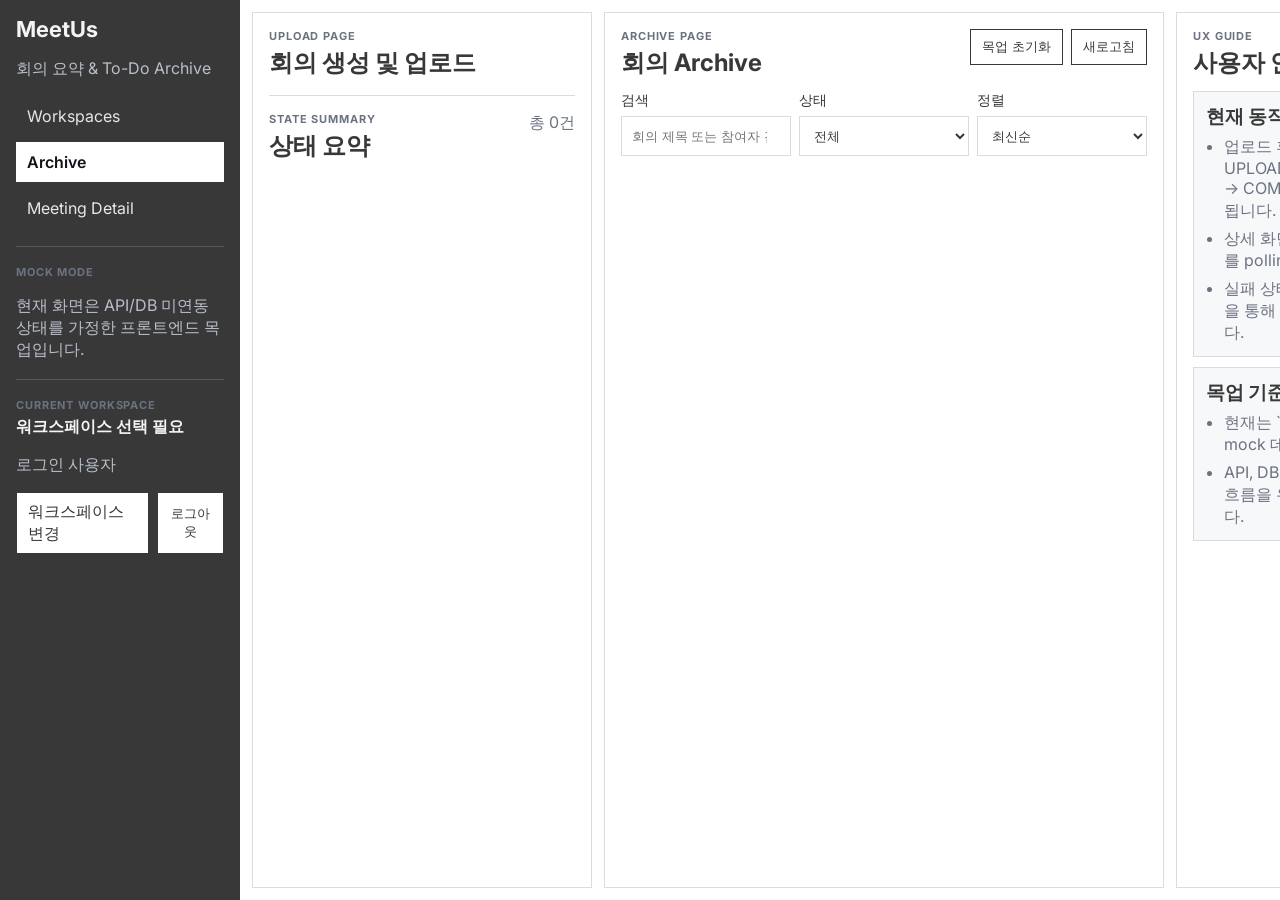
==== frontend/index.html @ d2e1fd8d "중간 저장" ====
<!doctype html>
<html lang="ko">
  <head>
    <meta charset="UTF-8" />
    <meta name="viewport" content="width=device-width, initial-scale=1.0" />
    <title>MeetUs - Workspace Archive</title>
    <link rel="preconnect" href="https://fonts.googleapis.com" />
    <link rel="preconnect" href="https://fonts.gstatic.com" crossorigin />
    <link href="https://fonts.googleapis.com/css2?family=Inter:wght@400;500;600;700&display=swap" rel="stylesheet" />
    <link rel="stylesheet" href="./assets/styles.css" />
  </head>
  <body>
    <header class="mobile-topbar">
      <button id="mobile-menu-btn" class="mobile-menu-btn" aria-label="메뉴 열기" aria-expanded="false">☰</button>
      <strong>MeetUs</strong>
    </header>
    <div id="mobile-overlay" class="mobile-overlay" aria-hidden="true"></div>

    <main class="workspace">
      <aside class="sidebar">
        <h1>MeetUs</h1>
        <p class="muted">회의 요약 & To-Do Archive</p>
        <nav class="menu">
          <a class="menu-item" href="./workspaces.html">Workspaces</a>
          <a class="menu-item active" href="./index.html">Archive</a>
          <a class="menu-item" href="./meeting.html?id=mtg-001">Meeting Detail</a>
        </nav>
        <div class="sidebar-note">
          <p class="eyebrow">Mock Mode</p>
          <p class="muted">현재 화면은 API/DB 미연동 상태를 가정한 프론트엔드 목업입니다.</p>
        </div>
        <div class="sidebar-note">
          <p class="eyebrow">Current Workspace</p>
          <strong id="sidebar-workspace-name">워크스페이스 선택 필요</strong>
          <p id="sidebar-user-name" class="muted">로그인 사용자</p>
          <div class="inline-actions">
            <a class="btn" href="./workspaces.html">워크스페이스 변경</a>
            <button id="logout-btn" class="btn" type="button">로그아웃</button>
          </div>
        </div>
      </aside>

      <section class="panel left-panel">
        <div class="panel-head">
          <div>
            <p class="eyebrow">Upload Page</p>
            <h2>회의 생성 및 업로드</h2>
          </div>
        </div>
        <div id="upload-root"></div>

        <hr class="divider" />

        <div class="panel-head">
          <div>
            <p class="eyebrow">State Summary</p>
            <h2>상태 요약</h2>
          </div>
          <span id="meeting-count" class="muted">총 0건</span>
        </div>
        <div id="status-stats" class="stat-grid"></div>
      </section>

      <section class="panel main-panel">
        <div class="panel-head">
          <div>
            <p class="eyebrow">Archive Page</p>
            <h2>회의 Archive</h2>
          </div>
          <div class="inline-actions">
            <button id="reset-btn" class="btn" type="button">목업 초기화</button>
            <button id="reload-btn" class="btn" type="button">새로고침</button>
          </div>
        </div>
        <div class="filter-row">
          <label class="field compact">
            <span>검색</span>
            <input id="search-input" type="search" placeholder="회의 제목 또는 참여자 검색" />
          </label>
          <label class="field compact">
            <span>상태</span>
            <select id="status-filter">
              <option value="ALL">전체</option>
              <option value="CREATED">CREATED</option>
              <option value="UPLOADED">UPLOADED</option>
              <option value="PROCESSING">PROCESSING</option>
              <option value="COMPLETED">COMPLETED</option>
              <option value="FAILED">FAILED</option>
            </select>
          </label>
          <label class="field compact">
            <span>정렬</span>
            <select id="sort-filter">
              <option value="date-desc">최신순</option>
              <option value="date-asc">오래된순</option>
              <option value="status">상태순</option>
            </select>
          </label>
        </div>
        <div id="meeting-list" class="meeting-list"></div>
        <p id="empty-state" class="empty-state hidden">조건에 맞는 회의가 없습니다.</p>
      </section>

      <aside class="panel info-panel">
        <div class="panel-head">
          <div>
            <p class="eyebrow">UX Guide</p>
            <h2>사용자 안내</h2>
          </div>
        </div>
        <div class="info-stack">
          <article class="info-card">
            <h3>현재 동작</h3>
            <ul class="plain-list muted">
              <li>업로드 후 상태가 `CREATED → UPLOADED → PROCESSING → COMPLETED` 순서로 변경됩니다.</li>
              <li>상세 화면에서는 처리 중 상태를 polling으로 재조회합니다.</li>
              <li>실패 상태 회의는 재처리 버튼을 통해 다시 진행할 수 있습니다.</li>
            </ul>
          </article>
          <article class="info-card">
            <h3>목업 기준</h3>
            <ul class="plain-list muted">
              <li>현재는 `localStorage` 기반 mock 데이터로 동작합니다.</li>
              <li>API, DB 연동 후에도 동일한 UI 흐름을 유지하도록 설계했습니다.</li>
            </ul>
          </article>
        </div>
      </aside>
    </main>

    <script type="module" src="./pages/dashboard.js"></script>
  </body>
</html>
---- frontend/assets/styles.css ----
:root {
  --bg: #ffffff;
  --text: #383838;
  --muted: #6b7280;
  --line: #d9dde3;
  --surface: #f7f8fa;
  --brand: #383838;
  --surface-strong: #f1f3f6;
}

* {
  box-sizing: border-box;
}

html,
body {
  margin: 0;
  background: var(--bg);
  color: var(--text);
  font-family: Inter, sans-serif;
}

body.sidebar-open {
  overflow: hidden;
}

.workspace {
  width: 100%;
  min-height: 100vh;
  display: grid;
  grid-template-columns: 240px 340px minmax(560px, 1fr) 300px;
  gap: 12px;
  padding: 0 12px 0 0;
}

.workspace.detail {
  grid-template-columns: 240px minmax(620px, 1fr) 360px;
}

.workspaces-layout {
  grid-template-columns: 240px minmax(520px, 1fr) 360px;
}

.auth-layout {
  min-height: 100vh;
  display: grid;
  grid-template-columns: minmax(420px, 1.1fr) minmax(360px, 0.9fr);
  background: linear-gradient(90deg, var(--surface) 0%, var(--surface) 50%, #fff 50%, #fff 100%);
}

.auth-hero,
.auth-card {
  padding: 48px;
}

.auth-hero {
  display: flex;
  flex-direction: column;
  justify-content: center;
  gap: 18px;
}

.auth-hero h1,
.auth-card h2 {
  margin: 0;
  line-height: 1.2;
}

.auth-card {
  display: flex;
  flex-direction: column;
  justify-content: center;
  gap: 18px;
}

.auth-form {
  display: grid;
  gap: 12px;
}

.sidebar {
  background: var(--brand);
  color: #f3f4f6;
  padding: 16px;
  min-height: 100vh;
}

.sidebar h1 {
  margin: 0 0 8px;
  font-size: 22px;
}

.sidebar .muted {
  color: #b9bfca;
}

.sidebar-note {
  margin-top: 18px;
  padding-top: 18px;
  border-top: 1px solid rgba(255, 255, 255, 0.16);
}

.sidebar-form {
  display: grid;
  gap: 10px;
  margin-top: 10px;
}

.sidebar-form .field input {
  background: #fff;
}

.menu {
  display: grid;
  gap: 6px;
  margin-top: 14px;
}

.menu-item {
  color: #e5e7eb;
  text-decoration: none;
  padding: 9px 10px;
  border: 1px solid transparent;
}

.menu-item:hover {
  background: #2a2c33;
}

.menu-item.active {
  background: #fff;
  color: #111318;
  font-weight: 600;
}

.panel {
  margin: 12px 0;
  border: 1px solid var(--line);
  background: #fff;
  padding: 16px;
}

.panel-head {
  display: flex;
  align-items: flex-start;
  justify-content: space-between;
  gap: 8px;
  margin-bottom: 12px;
}

.panel h2,
.panel h3 {
  margin: 0;
}

.eyebrow {
  margin: 0 0 4px;
  font-size: 11px;
  font-weight: 700;
  letter-spacing: 0.08em;
  text-transform: uppercase;
  color: var(--muted);
}

.divider {
  border: 0;
  border-top: 1px solid var(--line);
  margin: 16px 0;
}

.meeting-list,
.todo-list,
.stat-grid,
.info-stack {
  display: grid;
  gap: 10px;
}

.stat-grid {
  grid-template-columns: repeat(2, minmax(0, 1fr));
}

.meeting-item,
.todo-card,
.stat-card,
.summary-card,
.info-card,
.status-banner,
.workspace-card {
  border: 1px solid var(--line);
  background: var(--surface);
  padding: 12px;
}

.meeting-item-head,
.todo-card-head,
.progress-meta,
.meeting-item-foot,
.inline-actions,
.upload-actions,
.filter-row {
  display: flex;
  gap: 8px;
}

.meeting-item-head,
.todo-card-head,
.progress-meta,
.meeting-item-foot {
  justify-content: space-between;
  align-items: flex-start;
}

.meeting-item h3,
.todo-card h4,
.summary-card h3,
.info-card h3 {
  margin: 0 0 6px;
}

.meeting-preview {
  margin: 12px 0;
  line-height: 1.6;
}

.badge {
  display: inline-flex;
  align-items: center;
  font-size: 11px;
  font-weight: 700;
  border: 1px solid var(--line);
  padding: 4px 7px;
  white-space: nowrap;
}

.status-CREATED,
.status-UPLOADED,
.status-PROCESSING {
  background: #e8edf4;
  color: #334155;
}

.status-COMPLETED {
  background: #e4f6ee;
  color: #0f766e;
}

.status-FAILED {
  background: #fbe8e8;
  color: #b91c1c;
}

.todo-status-open {
  background: #eef2ff;
  color: #334155;
}

.todo-status-completed {
  background: #e4f6ee;
  color: #0f766e;
}

.status-banner {
  margin-bottom: 12px;
}

.status-banner strong {
  display: block;
  margin-bottom: 6px;
}

.upload-zone {
  border: 1px dashed #9ca3af;
  background: #fafafa;
  padding: 16px;
}

.upload-zone.dragover {
  background: #f3f4f6;
}

.upload-header {
  margin-bottom: 14px;
}

.upload-form {
  display: grid;
  gap: 10px;
  margin-bottom: 12px;
}

.upload-drop {
  border: 1px solid var(--line);
  background: #fff;
  padding: 14px;
  text-align: center;
}

.upload-progress {
  margin-top: 12px;
  border: 1px solid var(--line);
  background: #fff;
  padding: 12px;
}

.progress-wrap {
  width: 100%;
  height: 8px;
  background: #e5e7eb;
  margin-top: 10px;
}

.progress-bar {
  width: 0;
  height: 100%;
  background: var(--brand);
  transition: width 0.2s ease;
}

.field {
  display: grid;
  gap: 6px;
  font-size: 14px;
}

.field input,
.field select {
  width: 100%;
  min-height: 40px;
  border: 1px solid var(--line);
  padding: 8px 10px;
  background: #fff;
  color: var(--text);
}

.field.compact {
  min-width: 0;
  flex: 1 1 0;
}

.filter-row {
  margin-bottom: 14px;
  align-items: end;
}

.btn {
  border: 1px solid var(--brand);
  background: #fff;
  color: var(--brand);
  padding: 8px 11px;
  text-decoration: none;
  cursor: pointer;
}

.btn:hover {
  background: var(--brand);
  color: #fff;
}

.btn:disabled {
  opacity: 0.55;
  cursor: default;
}

.btn-primary {
  background: var(--brand);
  color: #fff;
}

.btn-primary:hover {
  background: #1f2329;
}

.link {
  color: var(--brand);
}

.muted {
  color: var(--muted);
}

.hidden {
  display: none;
}

.summary,
.transcript-box {
  white-space: pre-wrap;
  line-height: 1.7;
}

.transcript-box {
  max-height: 280px;
  overflow: auto;
}

.plain-list {
  margin: 0;
  padding-left: 18px;
}

.plain-list li + li {
  margin-top: 6px;
}

.empty-state {
  padding: 18px;
  border: 1px dashed var(--line);
  background: var(--surface);
  text-align: center;
}

.stat-value {
  margin: 8px 0 0;
  font-size: 26px;
  font-weight: 700;
}

.workspace-list {
  display: grid;
  gap: 12px;
}

.detail-meta {
  display: grid;
  gap: 12px;
}

.meta-list {
  margin: 0;
  display: grid;
  gap: 10px;
}

.meta-list div {
  border: 1px solid var(--line);
  background: var(--surface);
  padding: 10px;
}

.meta-list dt {
  margin-bottom: 4px;
  color: var(--muted);
  font-size: 13px;
}

.meta-list dd {
  margin: 0;
}

.mobile-topbar,
.mobile-menu-btn,
.mobile-overlay {
  display: none;
}

@media (max-width: 1180px) {
  .workspace,
  .workspace.detail {
    grid-template-columns: 240px 1fr;
    padding-right: 12px;
  }

  .left-panel,
  .info-panel {
    grid-column: span 1;
  }

  .workspaces-layout {
    grid-template-columns: 240px 1fr;
  }
}

@media (max-width: 1080px) {
  .mobile-topbar {
    display: flex;
    align-items: center;
    gap: 10px;
    height: 56px;
    padding: 0 10px;
    border-bottom: 1px solid var(--line);
    position: sticky;
    top: 0;
    background: #fff;
    z-index: 30;
  }

  .mobile-menu-btn {
    display: inline-flex;
    align-items: center;
    justify-content: center;
    width: 38px;
    height: 38px;
    border: 1px solid #bfc6d1;
    background: #fff;
    cursor: pointer;
  }

  .workspace,
  .workspace.detail,
  .workspaces-layout {
    grid-template-columns: 1fr;
    padding: 8px;
    min-height: calc(100vh - 56px);
  }

  .sidebar {
    position: fixed;
    top: 0;
    left: 0;
    bottom: 0;
    width: 240px;
    z-index: 40;
    transform: translateX(-100%);
    transition: transform 0.2s ease;
  }

  .sidebar.is-open {
    transform: translateX(0);
  }

  .mobile-overlay {
    display: block;
    position: fixed;
    inset: 0;
    background: rgba(0, 0, 0, 0.3);
    opacity: 0;
    pointer-events: none;
    z-index: 35;
    transition: opacity 0.2s ease;
  }

  .mobile-overlay.is-open {
    opacity: 1;
    pointer-events: auto;
  }

  .panel {
    margin: 0;
  }

  .filter-row,
  .inline-actions,
  .upload-actions {
    flex-direction: column;
  }

  .stat-grid {
    grid-template-columns: 1fr 1fr;
  }

  .auth-layout {
    grid-template-columns: 1fr;
    background: #fff;
  }

  .auth-hero,
  .auth-card {
    padding: 24px 18px;
  }
}

@media (max-width: 640px) {
  .stat-grid {
    grid-template-columns: 1fr;
  }
}
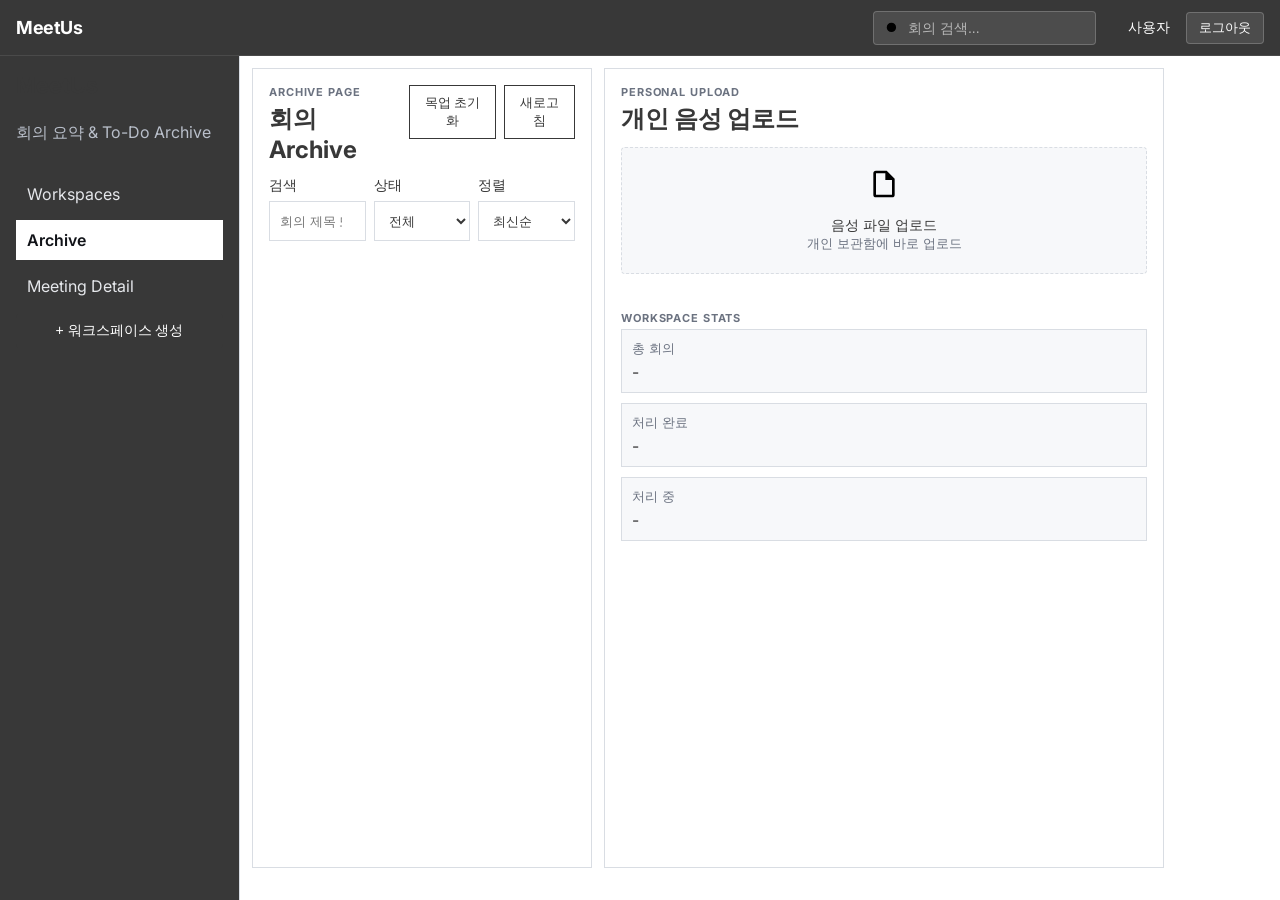
==== commit 2583c845: "중간 저장" ====
--- a/frontend/index.html
+++ b/frontend/index.html
@@ -10,10 +10,21 @@
     <link rel="stylesheet" href="./assets/styles.css" />
   </head>
   <body>
-    <header class="mobile-topbar">
-      <button id="mobile-menu-btn" class="mobile-menu-btn" aria-label="메뉴 열기" aria-expanded="false">☰</button>
-      <strong>MeetUs</strong>
+    <header class="main-header">
+      <button id="mobile-menu-btn" class="mobile-menu-btn">☰</button>
+      <a href="./" class="header-logo">MeetUs</a>
+      <div class="header-search">
+        <svg class="header-search-icon" viewBox="0 0 24 24">
+          <path d="M11 19a8 8 0 100-16 8 8 0 000 16zm5-5l4.35 4.35"/>
+        </svg>
+        <input type="text" placeholder="회의 검색..." class="header-search-input" id="global-search">
+      </div>
+      <div class="header-user">
+        <span id="header-user-name">사용자</span>
+        <button id="logout-btn" class="header-logout-btn">로그아웃</button>
+      </div>
     </header>
+
     <div id="mobile-overlay" class="mobile-overlay" aria-hidden="true"></div>
 
     <main class="workspace">
@@ -25,19 +36,10 @@
           <a class="menu-item active" href="./index.html">Archive</a>
           <a class="menu-item" href="./meeting.html?id=mtg-001">Meeting Detail</a>
         </nav>
-        <div class="sidebar-note">
-          <p class="eyebrow">Mock Mode</p>
-          <p class="muted">현재 화면은 API/DB 미연동 상태를 가정한 프론트엔드 목업입니다.</p>
-        </div>
-        <div class="sidebar-note">
-          <p class="eyebrow">Current Workspace</p>
-          <strong id="sidebar-workspace-name">워크스페이스 선택 필요</strong>
-          <p id="sidebar-user-name" class="muted">로그인 사용자</p>
-          <div class="inline-actions">
-            <a class="btn" href="./workspaces.html">워크스페이스 변경</a>
-            <button id="logout-btn" class="btn" type="button">로그아웃</button>
-          </div>
-        </div>
+        
+        <button class="menu-item workspace-create-btn" type="button" id="create-workspace-btn">
+          + 워크스페이스 생성
+        </button>
       </aside>
 
       <section class="panel left-panel">
@@ -101,32 +103,68 @@
         <p id="empty-state" class="empty-state hidden">조건에 맞는 회의가 없습니다.</p>
       </section>
 
-      <aside class="panel info-panel">
+      <section class="panel info-panel">
         <div class="panel-head">
           <div>
-            <p class="eyebrow">UX Guide</p>
-            <h2>사용자 안내</h2>
+            <p class="eyebrow">Personal Upload</p>
+            <h2>개인 음성 업로드</h2>
           </div>
         </div>
-        <div class="info-stack">
-          <article class="info-card">
-            <h3>현재 동작</h3>
-            <ul class="plain-list muted">
-              <li>업로드 후 상태가 `CREATED → UPLOADED → PROCESSING → COMPLETED` 순서로 변경됩니다.</li>
-              <li>상세 화면에서는 처리 중 상태를 polling으로 재조회합니다.</li>
-              <li>실패 상태 회의는 재처리 버튼을 통해 다시 진행할 수 있습니다.</li>
-            </ul>
-          </article>
-          <article class="info-card">
-            <h3>목업 기준</h3>
-            <ul class="plain-list muted">
-              <li>현재는 `localStorage` 기반 mock 데이터로 동작합니다.</li>
-              <li>API, DB 연동 후에도 동일한 UI 흐름을 유지하도록 설계했습니다.</li>
-            </ul>
-          </article>
+        
+        <!-- Personal Upload Zone -->
+        <div class="personal-upload-zone" id="personal-upload-zone">
+          <svg class="upload-icon" viewBox="0 0 24 24">
+            <path d="M14,2H6A2,2 0 0,0 4,4V20A2,2 0 0,0 6,22H18A2,2 0 0,0 20,20V8L14,2M18,20H6V4H13V9H18V20Z" />
+          </svg>
+          <h3>음성 파일 업로드</h3>
+          <p>개인 보관함에 바로 업로드</p>
+          <input type="file" id="personal-audio-input" accept=".m4a" style="display: none;">
         </div>
-      </aside>
+
+        <div class="sidebar-note">
+          <p class="eyebrow">Workspace Stats</p>
+          <dl class="meta-list">
+            <div>
+              <dt>총 회의</dt>
+              <dd id="total-meetings">-</dd>
+            </div>
+            <div>
+              <dt>처리 완료</dt>
+              <dd id="completed-meetings">-</dd>
+            </div>
+            <div>
+              <dt>처리 중</dt>
+              <dd id="processing-meetings">-</dd>
+            </div>
+          </dl>
+        </div>
+      </section>
     </main>
+
+    <!-- Workspace Create Modal -->
+    <div id="workspace-modal" class="modal-overlay">
+      <div class="modal-content">
+        <div class="modal-header">
+          <h2>새 워크스페이스 만들기</h2>
+          <button type="button" class="modal-close" id="close-modal">&times;</button>
+        </div>
+        <form id="workspace-form" class="modal-form">
+          <label class="field">
+            <span>워크스페이스 이름 *</span>
+            <input id="workspace-name-input" type="text" placeholder="예: Product Team" required />
+          </label>
+          <label class="field">
+            <span>설명</span>
+            <input id="workspace-description-input" type="text" placeholder="워크스페이스 소개 (선택사항)" />
+          </label>
+          <div class="modal-actions">
+            <button type="button" class="btn" id="cancel-modal">취소</button>
+            <button type="submit" class="btn btn-primary">워크스페이스 생성</button>
+          </div>
+        </form>
+        <p id="workspace-error" class="muted"></p>
+      </div>
+    </div>
 
     <script type="module" src="./pages/dashboard.js"></script>
   </body>
--- a/frontend/assets/styles.css
+++ b/frontend/assets/styles.css
@@ -24,28 +24,458 @@
   overflow: hidden;
 }
 
+/* Header/Topbar */
+.main-header {
+  position: fixed;
+  top: 0;
+  left: 0;
+  right: 0;
+  height: 56px;
+  background: #383838;
+  border-bottom: 1px solid #4a4a4a;
+  z-index: 50;
+  display: flex;
+  align-items: center;
+  padding: 0 16px;
+  gap: 16px;
+}
+
+.header-logo {
+  color: #fff;
+  text-decoration: none;
+  font-size: 18px;
+  font-weight: 700;
+  letter-spacing: -0.5px;
+}
+
+.header-search {
+  margin-left: auto;
+  margin-right: 16px;
+  max-width: 320px;
+  position: relative;
+}
+
+.header-search-input {
+  width: 100%;
+  height: 34px;
+  background: rgba(255, 255, 255, 0.1);
+  border: 1px solid rgba(255, 255, 255, 0.2);
+  border-radius: 4px;
+  padding: 0 12px 0 34px;
+  color: #fff;
+  font-size: 14px;
+}
+
+.header-search-input::placeholder {
+  color: rgba(255, 255, 255, 0.6);
+}
+
+.header-search-icon {
+  position: absolute;
+  left: 12px;
+  top: 50%;
+  transform: translateY(-50%);
+  width: 14px;
+  height: 14px;
+  color: rgba(255, 255, 255, 0.6);
+}
+
+.header-user {
+  color: #fff;
+  font-size: 14px;
+  font-weight: 500;
+  display: flex;
+  align-items: center;
+  gap: 16px;
+}
+
+.header-logout-btn {
+  background: rgba(255, 255, 255, 0.1);
+  color: #fff;
+  border: 1px solid rgba(255, 255, 255, 0.2);
+  padding: 6px 12px;
+  font-size: 13px;
+  border-radius: 4px;
+  cursor: pointer;
+  transition: background-color 0.2s ease;
+}
+
+.header-logout-btn:hover {
+  background: rgba(255, 255, 255, 0.2);
+}
+
 .workspace {
   width: 100%;
   min-height: 100vh;
   display: grid;
   grid-template-columns: 240px 340px minmax(560px, 1fr) 300px;
   gap: 12px;
-  padding: 0 12px 0 0;
+  padding: 56px 12px 20px 0;
 }
 
 .workspace.detail {
   grid-template-columns: 240px minmax(620px, 1fr) 360px;
+  padding: 56px 12px 20px 0;
 }
 
 .workspaces-layout {
   grid-template-columns: 240px minmax(520px, 1fr) 360px;
-}
-
-.auth-layout {
+  padding: 56px 12px 20px 0;
+}
+
+/* Login Page Styles */
+.login-body {
+  margin: 0;
+  background: linear-gradient(135deg, #f8f9fa 0%, #e9ecef 100%);
   min-height: 100vh;
+  font-family: Inter, sans-serif;
+}
+
+.login-container {
+  min-height: 100vh;
+  display: flex;
+  align-items: center;
+  justify-content: center;
+  padding: 20px;
+  position: relative;
+}
+
+.login-card {
+  background: #fff;
+  border-radius: 12px;
+  box-shadow: 0 20px 60px rgba(0, 0, 0, 0.1);
+  padding: 48px;
+  width: 100%;
+  max-width: 480px;
+  position: relative;
+  z-index: 2;
+}
+
+.login-header {
+  text-align: center;
+  margin-bottom: 40px;
+}
+
+.login-logo {
+  font-size: 32px;
+  font-weight: 700;
+  color: #383838;
+  margin: 0 0 8px;
+  letter-spacing: -1px;
+}
+
+.login-subtitle {
+  font-size: 16px;
+  color: #6b7280;
+  margin: 0;
+  font-weight: 400;
+}
+
+.login-form {
+  margin-bottom: 32px;
+}
+
+.form-group {
+  margin-bottom: 24px;
+}
+
+.form-group label {
+  display: block;
+  font-size: 14px;
+  font-weight: 500;
+  color: #374151;
+  margin-bottom: 8px;
+}
+
+.form-group input {
+  width: 100%;
+  height: 48px;
+  border: 2px solid #e5e7eb;
+  border-radius: 8px;
+  padding: 0 16px;
+  font-size: 16px;
+  color: #383838;
+  background: #fff;
+  transition: border-color 0.2s ease, box-shadow 0.2s ease;
+}
+
+.form-group input:focus {
+  outline: none;
+  border-color: #383838;
+  box-shadow: 0 0 0 3px rgba(56, 56, 56, 0.1);
+}
+
+.form-group input::placeholder {
+  color: #9ca3af;
+}
+
+.login-btn {
+  width: 100%;
+  height: 48px;
+  background: #383838;
+  color: #fff;
+  border: none;
+  border-radius: 8px;
+  font-size: 16px;
+  font-weight: 600;
+  cursor: pointer;
+  transition: background-color 0.2s ease, transform 0.1s ease;
+}
+
+.login-btn:hover {
+  background: #1f2329;
+  transform: translateY(-1px);
+}
+
+.login-btn:active {
+  transform: translateY(0);
+}
+
+.login-error {
+  color: #dc2626;
+  font-size: 14px;
+  text-align: center;
+  margin-top: 16px;
+}
+
+.login-info {
+  border-top: 1px solid #e5e7eb;
+  padding-top: 32px;
+}
+
+.info-item {
+  margin-bottom: 24px;
+}
+
+.info-item h3 {
+  font-size: 14px;
+  font-weight: 600;
+  color: #383838;
+  margin: 0 0 6px;
+}
+
+.info-item p {
+  font-size: 13px;
+  color: #6b7280;
+  margin: 0;
+  line-height: 1.5;
+}
+
+.demo-notice {
+  background: #f3f4f6;
+  border-radius: 6px;
+  padding: 16px;
+  text-align: center;
+}
+
+.demo-notice p {
+  margin: 0;
+  font-size: 13px;
+  color: #4b5563;
+}
+
+.demo-notice strong {
+  color: #383838;
+}
+
+.login-bg {
+  position: absolute;
+  top: 0;
+  left: 0;
+  right: 0;
+  bottom: 0;
+  z-index: 1;
+  overflow: hidden;
+}
+
+.bg-pattern {
+  position: absolute;
+  top: -50%;
+  left: -50%;
+  right: -50%;
+  bottom: -50%;
+  background-image: radial-gradient(circle, rgba(56, 56, 56, 0.03) 1px, transparent 1px);
+  background-size: 40px 40px;
+  animation: float 20s ease-in-out infinite;
+}
+
+@keyframes float {
+  0%, 100% { transform: rotate(0deg) translate(0, 0); }
+  25% { transform: rotate(1deg) translate(10px, 5px); }
+  50% { transform: rotate(-1deg) translate(-5px, 10px); }
+  75% { transform: rotate(0.5deg) translate(5px, -5px); }
+}
+
+/* Mobile responsive */
+@media (max-width: 640px) {
+  .login-container {
+    padding: 16px;
+  }
+  
+  .login-card {
+    padding: 32px 24px;
+    border-radius: 8px;
+  }
+  
+  .login-logo {
+    font-size: 28px;
+  }
+  
+  .form-group input,
+  .login-btn {
+    height: 44px;
+    font-size: 15px;
+  }
+}
+
+/* Sidebar enhancements */
+.sidebar {
+  background: #fff;
+  border-right: 1px solid var(--line);
+  display: flex;
+  flex-direction: column;
+  padding: 16px;
+  position: fixed;
+  top: 56px;
+  left: 0;
+  bottom: 0;
+  width: 240px;
+  z-index: 10;
+}
+
+.sidebar h1 {
+  color: var(--brand);
+  font-size: 18px;
+  margin: 0 0 4px;
+}
+
+.menu-item.workspace-create-btn {
+  background: var(--brand);
+  color: #fff;
+  text-align: center;
+  font-weight: 400;
+  margin: 8px 0;
+  border-radius: 4px;
+  cursor: pointer;
+  border: none;
+  padding: 8px 12px;
+  width: 100%;
+  font-size: 14px;
+}
+
+.menu-item.workspace-create-btn:hover {
+  background: #1f2329;
+}
+
+/* Modal/Popup styles */
+.modal-overlay {
+  position: fixed;
+  inset: 0;
+  background: rgba(0, 0, 0, 0.4);
+  z-index: 100;
+  display: none;
+  align-items: center;
+  justify-content: center;
+  padding: 20px;
+}
+
+.modal-overlay.active {
+  display: flex;
+}
+
+.modal-content {
+  background: #fff;
+  border-radius: 6px;
+  padding: 20px;
+  width: 100%;
+  max-width: 420px;
+  box-shadow: 0 8px 20px rgba(0, 0, 0, 0.15);
+}
+
+.modal-header {
+  display: flex;
+  justify-content: space-between;
+  align-items: center;
+  margin-bottom: 16px;
+}
+
+.modal-header h2 {
+  margin: 0;
+  font-size: 16px;
+  color: var(--text);
+  font-weight: 600;
+}
+
+.modal-close {
+  background: none;
+  border: none;
+  font-size: 20px;
+  cursor: pointer;
+  color: var(--muted);
+  padding: 0;
+  width: 20px;
+  height: 20px;
+  display: flex;
+  align-items: center;
+  justify-content: center;
+}
+
+.modal-close:hover {
+  color: var(--text);
+}
+
+.modal-form {
   display: grid;
-  grid-template-columns: minmax(420px, 1.1fr) minmax(360px, 0.9fr);
-  background: linear-gradient(90deg, var(--surface) 0%, var(--surface) 50%, #fff 50%, #fff 100%);
+  gap: 14px;
+}
+
+.modal-actions {
+  display: flex;
+  gap: 8px;
+  justify-content: flex-end;
+  margin-top: 16px;
+}
+
+/* Personal upload zone */
+.personal-upload-zone {
+  background: var(--surface);
+  border: 1px dashed var(--line);
+  border-radius: 4px;
+  padding: 20px;
+  text-align: center;
+  margin: 12px 0;
+  cursor: pointer;
+  transition: all 0.2s ease;
+}
+
+.personal-upload-zone:hover {
+  background: var(--surface-strong);
+  border-color: var(--brand);
+}
+
+.personal-upload-zone.dragover {
+  background: var(--surface-strong);
+  border-color: var(--brand);
+}
+
+.upload-icon {
+  width: 32px;
+  height: 32px;
+  margin: 0 auto 12px;
+  color: var(--muted);
+}
+
+.personal-upload-zone h3 {
+  margin: 0 0 6px;
+  color: var(--text);
+  font-size: 14px;
+  font-weight: 500;
+}
+
+.personal-upload-zone p {
+  margin: 0;
+  color: var(--muted);
+  font-size: 13px;
 }
 
 .auth-hero,
@@ -448,8 +878,23 @@
   margin: 0;
 }
 
-.mobile-topbar,
-.mobile-menu-btn,
+.mobile-topbar {
+  display: none;
+}
+
+.mobile-menu-btn {
+  display: none;
+  align-items: center;
+  justify-content: center;
+  width: 32px;
+  height: 32px;
+  border: none;
+  background: none;
+  color: #fff;
+  cursor: pointer;
+  font-size: 16px;
+}
+
 .mobile-overlay {
   display: none;
 }
@@ -472,47 +917,40 @@
 }
 
 @media (max-width: 1080px) {
-  .mobile-topbar {
+  .main-header {
+    padding: 0 12px;
+  }
+  
+  .mobile-menu-btn {
     display: flex;
-    align-items: center;
-    gap: 10px;
-    height: 56px;
-    padding: 0 10px;
-    border-bottom: 1px solid var(--line);
-    position: sticky;
-    top: 0;
-    background: #fff;
-    z-index: 30;
-  }
-
-  .mobile-menu-btn {
-    display: inline-flex;
-    align-items: center;
-    justify-content: center;
-    width: 38px;
-    height: 38px;
-    border: 1px solid #bfc6d1;
-    background: #fff;
-    cursor: pointer;
+    order: -1;
+  }
+  
+  .header-search {
+    max-width: 180px;
+    margin-left: 8px;
+    margin-right: 8px;
   }
 
   .workspace,
   .workspace.detail,
   .workspaces-layout {
     grid-template-columns: 1fr;
-    padding: 8px;
-    min-height: calc(100vh - 56px);
+    padding: 56px 8px 20px;
   }
 
   .sidebar {
     position: fixed;
-    top: 0;
+    top: 56px;
     left: 0;
     bottom: 0;
     width: 240px;
     z-index: 40;
     transform: translateX(-100%);
     transition: transform 0.2s ease;
+    background: #fff;
+    border-right: 1px solid var(--line);
+    overflow-y: auto;
   }
 
   .sidebar.is-open {
@@ -561,6 +999,10 @@
 }
 
 @media (max-width: 640px) {
+  .header-search {
+    max-width: 140px;
+  }
+  
   .stat-grid {
     grid-template-columns: 1fr;
   }
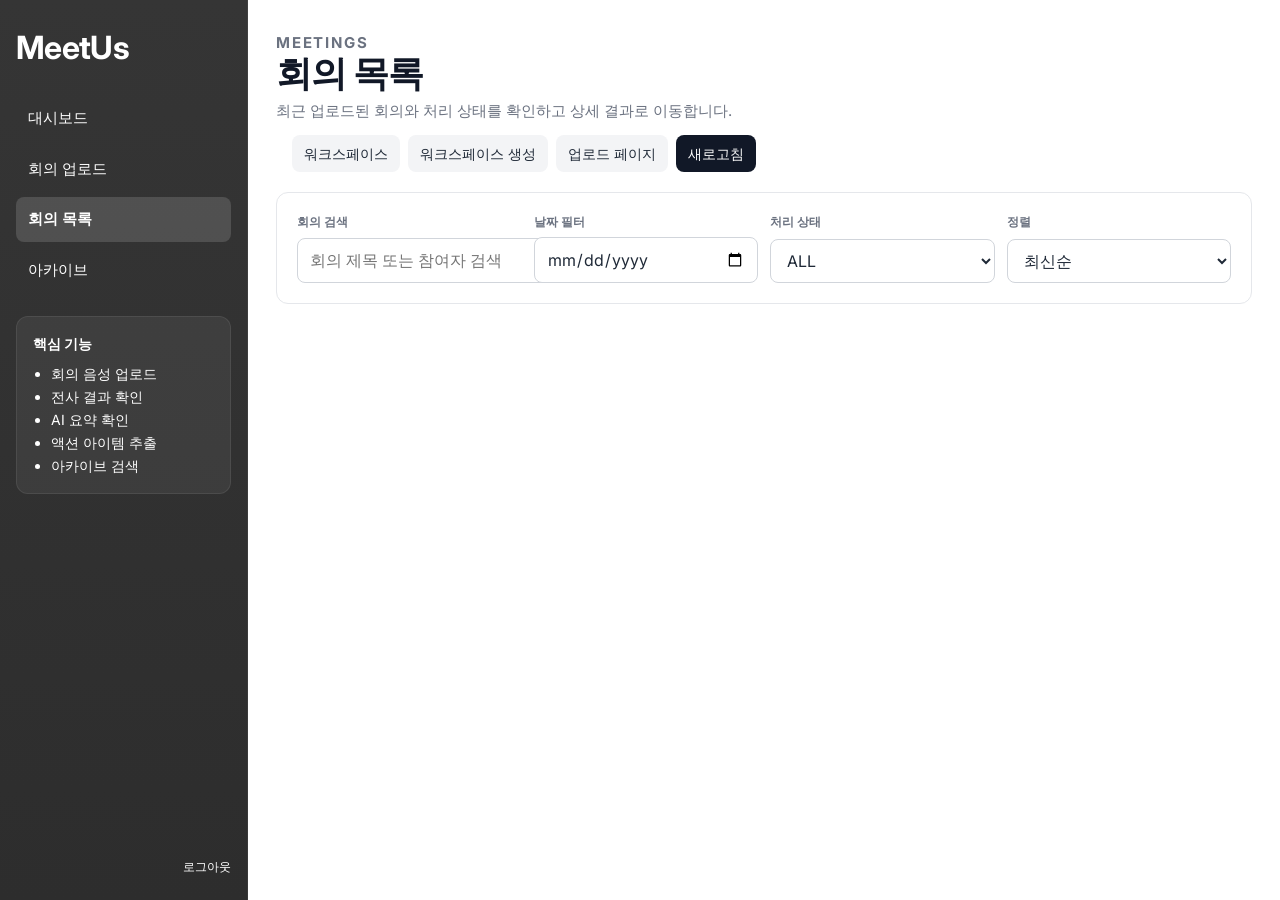
==== commit 8a6e771a: "중간 저장" ====
--- a/frontend/index.html
+++ b/frontend/index.html
@@ -3,169 +3,96 @@
   <head>
     <meta charset="UTF-8" />
     <meta name="viewport" content="width=device-width, initial-scale=1.0" />
-    <title>MeetUs - Workspace Archive</title>
+    <title>MeetUs - 회의 목록</title>
     <link rel="preconnect" href="https://fonts.googleapis.com" />
     <link rel="preconnect" href="https://fonts.gstatic.com" crossorigin />
     <link href="https://fonts.googleapis.com/css2?family=Inter:wght@400;500;600;700&display=swap" rel="stylesheet" />
     <link rel="stylesheet" href="./assets/styles.css" />
   </head>
   <body>
-    <header class="main-header">
-      <button id="mobile-menu-btn" class="mobile-menu-btn">☰</button>
-      <a href="./" class="header-logo">MeetUs</a>
-      <div class="header-search">
-        <svg class="header-search-icon" viewBox="0 0 24 24">
-          <path d="M11 19a8 8 0 100-16 8 8 0 000 16zm5-5l4.35 4.35"/>
-        </svg>
-        <input type="text" placeholder="회의 검색..." class="header-search-input" id="global-search">
-      </div>
-      <div class="header-user">
-        <span id="header-user-name">사용자</span>
-        <button id="logout-btn" class="header-logout-btn">로그아웃</button>
-      </div>
-    </header>
+    <main class="app-shell">
+      <aside class="sidebar">
+        <div class="brand-block">
+          <h1>MeetUs</h1>
+        </div>
 
-    <div id="mobile-overlay" class="mobile-overlay" aria-hidden="true"></div>
+        <nav class="nav-group">
+          <a class="nav-item" href="./dashboard.html">대시보드</a>
+          <a class="nav-item" href="./upload.html">회의 업로드</a>
+          <a class="nav-item active" href="./index.html">회의 목록</a>
+          <a class="nav-item" href="./archive.html">아카이브</a>
+        </nav>
 
-    <main class="workspace">
-      <aside class="sidebar">
-        <h1>MeetUs</h1>
-        <p class="muted">회의 요약 & To-Do Archive</p>
-        <nav class="menu">
-          <a class="menu-item" href="./workspaces.html">Workspaces</a>
-          <a class="menu-item active" href="./index.html">Archive</a>
-          <a class="menu-item" href="./meeting.html?id=mtg-001">Meeting Detail</a>
-        </nav>
-        
-        <button class="menu-item workspace-create-btn" type="button" id="create-workspace-btn">
-          + 워크스페이스 생성
-        </button>
+        <div class="sidebar-card">
+          <h3>핵심 기능</h3>
+          <ul>
+            <li>회의 음성 업로드</li>
+            <li>전사 결과 확인</li>
+            <li>AI 요약 확인</li>
+            <li>액션 아이템 추출</li>
+            <li>아카이브 검색</li>
+          </ul>
+        </div>
+        <div class="sidebar-footer">
+          <button id="logout-btn" class="sidebar-logout-btn" type="button">로그아웃</button>
+        </div>
       </aside>
 
-      <section class="panel left-panel">
-        <div class="panel-head">
-          <div>
-            <p class="eyebrow">Upload Page</p>
-            <h2>회의 생성 및 업로드</h2>
+      <section class="content-shell">
+        <header class="topbar">
+          <div class="page-title">
+            <p class="eyebrow">Meetings</p>
+            <h2>회의 목록</h2>
+            <p>최근 업로드된 회의와 처리 상태를 확인하고 상세 결과로 이동합니다.</p>
           </div>
-        </div>
-        <div id="upload-root"></div>
+          <div class="topbar-actions">
+            <span id="current-workspace" class="muted"></span>
+            <span id="current-user" class="muted"></span>
+            <a class="btn" href="./workspaces.html">워크스페이스</a>
+            <a class="btn" href="./workspaces.html?modal=create">워크스페이스 생성</a>
+            <a class="btn" href="./upload.html">업로드 페이지</a>
+            <button id="reload-btn" class="btn btn-primary" type="button">새로고침</button>
+          </div>
+        </header>
 
-        <hr class="divider" />
+        <section class="card">
+          <div class="filters">
+            <div class="field">
+              <label for="search-input">회의 검색</label>
+              <input id="search-input" type="search" placeholder="회의 제목 또는 참여자 검색" />
+            </div>
+            <div class="field">
+              <label for="date-filter">날짜 필터</label>
+              <input id="date-filter" type="date" />
+            </div>
+            <div class="field">
+              <label for="status-filter">처리 상태</label>
+              <select id="status-filter">
+                <option value="ALL">ALL</option>
+                <option value="UPLOADED">UPLOADED</option>
+                <option value="TRANSCRIBING">TRANSCRIBING</option>
+                <option value="SUMMARIZING">SUMMARIZING</option>
+                <option value="COMPLETED">COMPLETED</option>
+                <option value="FAILED">FAILED</option>
+              </select>
+            </div>
+            <div class="field">
+              <label for="sort-filter">정렬</label>
+              <select id="sort-filter">
+                <option value="date-desc">최신순</option>
+                <option value="date-asc">오래된순</option>
+                <option value="status">상태순</option>
+              </select>
+            </div>
+          </div>
+        </section>
 
-        <div class="panel-head">
-          <div>
-            <p class="eyebrow">State Summary</p>
-            <h2>상태 요약</h2>
-          </div>
-          <span id="meeting-count" class="muted">총 0건</span>
-        </div>
-        <div id="status-stats" class="stat-grid"></div>
-      </section>
-
-      <section class="panel main-panel">
-        <div class="panel-head">
-          <div>
-            <p class="eyebrow">Archive Page</p>
-            <h2>회의 Archive</h2>
-          </div>
-          <div class="inline-actions">
-            <button id="reset-btn" class="btn" type="button">목업 초기화</button>
-            <button id="reload-btn" class="btn" type="button">새로고침</button>
-          </div>
-        </div>
-        <div class="filter-row">
-          <label class="field compact">
-            <span>검색</span>
-            <input id="search-input" type="search" placeholder="회의 제목 또는 참여자 검색" />
-          </label>
-          <label class="field compact">
-            <span>상태</span>
-            <select id="status-filter">
-              <option value="ALL">전체</option>
-              <option value="CREATED">CREATED</option>
-              <option value="UPLOADED">UPLOADED</option>
-              <option value="PROCESSING">PROCESSING</option>
-              <option value="COMPLETED">COMPLETED</option>
-              <option value="FAILED">FAILED</option>
-            </select>
-          </label>
-          <label class="field compact">
-            <span>정렬</span>
-            <select id="sort-filter">
-              <option value="date-desc">최신순</option>
-              <option value="date-asc">오래된순</option>
-              <option value="status">상태순</option>
-            </select>
-          </label>
-        </div>
-        <div id="meeting-list" class="meeting-list"></div>
+        <section id="meeting-list" class="meeting-list"></section>
+        <div id="meeting-pagination" class="pagination hidden"></div>
         <p id="empty-state" class="empty-state hidden">조건에 맞는 회의가 없습니다.</p>
-      </section>
-
-      <section class="panel info-panel">
-        <div class="panel-head">
-          <div>
-            <p class="eyebrow">Personal Upload</p>
-            <h2>개인 음성 업로드</h2>
-          </div>
-        </div>
-        
-        <!-- Personal Upload Zone -->
-        <div class="personal-upload-zone" id="personal-upload-zone">
-          <svg class="upload-icon" viewBox="0 0 24 24">
-            <path d="M14,2H6A2,2 0 0,0 4,4V20A2,2 0 0,0 6,22H18A2,2 0 0,0 20,20V8L14,2M18,20H6V4H13V9H18V20Z" />
-          </svg>
-          <h3>음성 파일 업로드</h3>
-          <p>개인 보관함에 바로 업로드</p>
-          <input type="file" id="personal-audio-input" accept=".m4a" style="display: none;">
-        </div>
-
-        <div class="sidebar-note">
-          <p class="eyebrow">Workspace Stats</p>
-          <dl class="meta-list">
-            <div>
-              <dt>총 회의</dt>
-              <dd id="total-meetings">-</dd>
-            </div>
-            <div>
-              <dt>처리 완료</dt>
-              <dd id="completed-meetings">-</dd>
-            </div>
-            <div>
-              <dt>처리 중</dt>
-              <dd id="processing-meetings">-</dd>
-            </div>
-          </dl>
-        </div>
       </section>
     </main>
 
-    <!-- Workspace Create Modal -->
-    <div id="workspace-modal" class="modal-overlay">
-      <div class="modal-content">
-        <div class="modal-header">
-          <h2>새 워크스페이스 만들기</h2>
-          <button type="button" class="modal-close" id="close-modal">&times;</button>
-        </div>
-        <form id="workspace-form" class="modal-form">
-          <label class="field">
-            <span>워크스페이스 이름 *</span>
-            <input id="workspace-name-input" type="text" placeholder="예: Product Team" required />
-          </label>
-          <label class="field">
-            <span>설명</span>
-            <input id="workspace-description-input" type="text" placeholder="워크스페이스 소개 (선택사항)" />
-          </label>
-          <div class="modal-actions">
-            <button type="button" class="btn" id="cancel-modal">취소</button>
-            <button type="submit" class="btn btn-primary">워크스페이스 생성</button>
-          </div>
-        </form>
-        <p id="workspace-error" class="muted"></p>
-      </div>
-    </div>
-
-    <script type="module" src="./pages/dashboard.js"></script>
+    <script type="module" src="./pages/meetingsPage.js"></script>
   </body>
 </html>
--- a/frontend/assets/styles.css
+++ b/frontend/assets/styles.css
@@ -1,11 +1,33 @@
 :root {
   --bg: #ffffff;
-  --text: #383838;
-  --muted: #6b7280;
-  --line: #d9dde3;
-  --surface: #f7f8fa;
-  --brand: #383838;
-  --surface-strong: #f1f3f6;
+  --bg-elevated: #ffffff;
+  --sidebar-bg: #2f2f2f;
+  --surface: #ffffff;
+  --surface-strong: #ffffff;
+  --surface-subtle: #f3f4f6;
+  --surface-hover: #eceef2;
+  --text: #1f2937;
+  --text-strong: #111827;
+  --text-muted: #6b7280;
+  --line: #e5e7eb;
+  --line-soft: #d1d5db;
+  --accent: #8fb6ff;
+  --accent-soft: rgba(143, 182, 255, 0.16);
+  --danger: #ff8b8b;
+  --danger-soft: rgba(255, 139, 139, 0.14);
+  --shadow: none;
+  --space-1: 4px;
+  --space-2: 8px;
+  --space-3: 12px;
+  --space-4: 16px;
+  --space-5: 20px;
+  --space-6: 24px;
+  --space-7: 28px;
+  --radius-sm: 8px;
+  --radius-md: 10px;
+  --radius-lg: 12px;
+  --sidebar-width: 248px;
+  --transition: 160ms ease;
 }
 
 * {
@@ -15,995 +37,765 @@
 html,
 body {
   margin: 0;
+  min-height: 100%;
   background: var(--bg);
   color: var(--text);
   font-family: Inter, sans-serif;
 }
 
-body.sidebar-open {
-  overflow: hidden;
-}
-
-/* Header/Topbar */
-.main-header {
+body {
+  line-height: 1.5;
+}
+
+a {
+  color: inherit;
+  text-decoration: none;
+}
+
+button,
+input,
+select {
+  font: inherit;
+}
+
+.app-shell {
+  min-height: 100vh;
+}
+
+.auth-shell {
+  min-height: 100vh;
+  display: grid;
+  grid-template-columns: minmax(0, 1.05fr) minmax(420px, 0.95fr);
+  background: #ffffff;
+}
+
+.sidebar {
   position: fixed;
-  top: 0;
-  left: 0;
-  right: 0;
-  height: 56px;
-  background: #383838;
-  border-bottom: 1px solid #4a4a4a;
-  z-index: 50;
+  inset: 0 auto 0 0;
+  width: var(--sidebar-width);
+  overflow-y: auto;
+  background: linear-gradient(180deg, #353535 0%, #2d2d2d 100%);
+  color: var(--text);
+  padding: var(--space-6) var(--space-4);
+  display: flex;
+  flex-direction: column;
+  gap: var(--space-6);
+  border-right: 1px solid rgba(255, 255, 255, 0.06);
+}
+
+.sidebar-footer {
+  margin-top: auto;
+  display: flex;
+  justify-content: flex-end;
+  padding-top: var(--space-2);
+}
+
+.sidebar-logout-btn {
+  border: 0;
+  background: transparent;
+  color: #ffffff;
+  font-size: 12px;
+  font-weight: 500;
+  padding: 0;
+  cursor: pointer;
+  transition: opacity var(--transition);
+}
+
+.sidebar-logout-btn:hover {
+  opacity: 0.72;
+}
+
+.brand-block h1 {
+  margin: 0;
+  font-size: 32px;
+  font-weight: 700;
+  letter-spacing: -0.02em;
+  color: #ffffff;
+}
+
+.brand-block p {
+  margin: var(--space-2) 0 0;
+  color: #ffffff;
+  line-height: 1.55;
+  font-size: 16px;
+}
+
+.nav-group {
+  display: grid;
+  gap: 6px;
+}
+
+.nav-item {
   display: flex;
   align-items: center;
-  padding: 0 16px;
-  gap: 16px;
-}
-
-.header-logo {
-  color: #fff;
-  text-decoration: none;
-  font-size: 18px;
+  gap: var(--space-2);
+  padding: 11px 12px;
+  border-radius: var(--radius-sm);
+  color: #ffffff;
+  font-size: 15px;
+  transition: background-color var(--transition), color var(--transition);
+}
+
+.nav-item:hover {
+  background: rgba(255, 255, 255, 0.08);
+}
+
+.nav-item.active {
+  background: rgba(255, 255, 255, 0.14);
+  color: #ffffff;
+  font-weight: 600;
+}
+
+.sidebar-card {
+  padding: var(--space-4);
+  border-radius: var(--radius-lg);
+  background: rgba(255, 255, 255, 0.06);
+  border: 1px solid rgba(255, 255, 255, 0.08);
+}
+
+.sidebar-card h3 {
+  margin: 0 0 var(--space-2);
+  font-size: 14px;
+  color: #ffffff;
+}
+
+.sidebar-card p,
+.sidebar-card li {
+  color: #ffffff;
+  line-height: 1.65;
+  font-size: 14px;
+}
+
+.sidebar-card ul {
+  margin: 0;
+  padding-left: 18px;
+}
+
+.content-shell {
+  min-height: 100vh;
+  margin-left: var(--sidebar-width);
+  width: calc(100% - var(--sidebar-width));
+  padding: var(--space-6) var(--space-7) var(--space-7);
+  display: grid;
+  align-content: start;
+  gap: var(--space-5);
+  background: #ffffff;
+}
+
+.dashboard-shell {
+  padding-top: 18px;
+}
+
+.topbar {
+  display: grid;
+  gap: var(--space-3);
+}
+
+.page-title h2 {
+  margin: 0;
+  color: var(--text-strong);
+  font-size: 36px;
+  line-height: 1.05;
+  letter-spacing: -0.03em;
+}
+
+.page-title p {
+  margin: var(--space-2) 0 0;
+  color: var(--text-muted);
+  font-size: 15px;
+}
+
+.topbar-actions {
+  display: flex;
+  align-items: center;
+  flex-wrap: wrap;
+  gap: var(--space-2);
+}
+
+.muted {
+  color: var(--text-muted);
+}
+
+.eyebrow {
+  margin: 0 0 6px;
+  color: #64748b;
+  font-size: 11px;
   font-weight: 700;
-  letter-spacing: -0.5px;
-}
-
-.header-search {
-  margin-left: auto;
-  margin-right: 16px;
-  max-width: 320px;
-  position: relative;
-}
-
-.header-search-input {
-  width: 100%;
-  height: 34px;
-  background: rgba(255, 255, 255, 0.1);
-  border: 1px solid rgba(255, 255, 255, 0.2);
-  border-radius: 4px;
-  padding: 0 12px 0 34px;
-  color: #fff;
-  font-size: 14px;
-}
-
-.header-search-input::placeholder {
-  color: rgba(255, 255, 255, 0.6);
-}
-
-.header-search-icon {
-  position: absolute;
-  left: 12px;
-  top: 50%;
-  transform: translateY(-50%);
-  width: 14px;
-  height: 14px;
-  color: rgba(255, 255, 255, 0.6);
-}
-
-.header-user {
-  color: #fff;
+  letter-spacing: 0.12em;
+  text-transform: uppercase;
+}
+
+.btn {
+  display: inline-flex;
+  align-items: center;
+  justify-content: center;
+  min-height: 36px;
+  padding: 8px 12px;
+  border: 0;
+  border-radius: var(--radius-sm);
+  background: var(--surface-subtle);
+  color: var(--text);
   font-size: 14px;
   font-weight: 500;
-  display: flex;
-  align-items: center;
-  gap: 16px;
-}
-
-.header-logout-btn {
-  background: rgba(255, 255, 255, 0.1);
-  color: #fff;
-  border: 1px solid rgba(255, 255, 255, 0.2);
-  padding: 6px 12px;
-  font-size: 13px;
-  border-radius: 4px;
   cursor: pointer;
-  transition: background-color 0.2s ease;
-}
-
-.header-logout-btn:hover {
-  background: rgba(255, 255, 255, 0.2);
-}
-
-.workspace {
-  width: 100%;
-  min-height: 100vh;
-  display: grid;
-  grid-template-columns: 240px 340px minmax(560px, 1fr) 300px;
-  gap: 12px;
-  padding: 56px 12px 20px 0;
-}
-
-.workspace.detail {
-  grid-template-columns: 240px minmax(620px, 1fr) 360px;
-  padding: 56px 12px 20px 0;
-}
-
-.workspaces-layout {
-  grid-template-columns: 240px minmax(520px, 1fr) 360px;
-  padding: 56px 12px 20px 0;
-}
-
-/* Login Page Styles */
-.login-body {
-  margin: 0;
-  background: linear-gradient(135deg, #f8f9fa 0%, #e9ecef 100%);
-  min-height: 100vh;
-  font-family: Inter, sans-serif;
-}
-
-.login-container {
-  min-height: 100vh;
+  transition: background-color var(--transition), color var(--transition), opacity var(--transition);
+}
+
+.btn:hover {
+  background: var(--surface-hover);
+}
+
+.btn:disabled {
+  opacity: 0.48;
+  cursor: not-allowed;
+}
+
+.btn-primary {
+  background: var(--text-strong);
+  color: #ffffff;
+}
+
+.btn-primary:hover {
+  background: #383838;
+}
+
+.btn-danger {
+  background: var(--danger-soft);
+  color: #ffd0d0;
+}
+
+.btn-danger:hover {
+  background: rgba(255, 139, 139, 0.22);
+}
+
+.link {
+  color: #383838;
+  font-size: 14px;
+  font-weight: 600;
+}
+
+.link:hover {
+  color: #111827;
+}
+
+.card,
+.metric-card,
+.meeting-card {
+  background: var(--surface);
+  border: 1px solid var(--line);
+  border-radius: var(--radius-lg);
+  box-shadow: none;
+}
+
+.card {
+  padding: var(--space-5);
+}
+
+.metric-card {
+  padding: var(--space-4);
+}
+
+.meeting-card {
+  display: grid;
+  gap: var(--space-4);
+  padding: var(--space-5);
+}
+
+.card-head,
+.meeting-card-head,
+.meeting-card-foot,
+.todo-item-head,
+.transcript-item-head,
+.todo-group-title {
+  display: flex;
+  justify-content: space-between;
+  align-items: flex-start;
+  gap: var(--space-3);
+}
+
+.card-head {
+  margin-bottom: var(--space-4);
+}
+
+.card-head h3,
+.meeting-card h3,
+.meeting-card h4,
+.todo-item h4,
+.todo-group-card h4 {
+  margin: 0;
+  font-size: 19px;
+  color: var(--text-strong);
+  letter-spacing: -0.02em;
+}
+
+.card-head p,
+.meeting-card p,
+.summary-box,
+.transcript-item p,
+.todo-item p {
+  color: var(--text-muted);
+}
+
+.grid-two {
+  display: grid;
+  grid-template-columns: 1.18fr 0.82fr;
+  gap: var(--space-5);
+}
+
+.grid-three {
+  display: grid;
+  grid-template-columns: repeat(3, minmax(0, 1fr));
+  gap: var(--space-5);
+}
+
+.metrics-grid {
+  display: grid;
+  grid-template-columns: repeat(4, minmax(0, 1fr));
+  gap: var(--space-4);
+}
+
+.metric-card strong {
+  display: block;
+  margin-top: var(--space-3);
+  color: var(--text-strong);
+  font-size: 30px;
+  line-height: 1;
+}
+
+.filters {
+  display: flex;
+  gap: var(--space-3);
+  flex-wrap: wrap;
+}
+
+.field {
+  display: grid;
+  gap: 6px;
+  min-width: 0;
+  flex: 1 1 0;
+}
+
+.field label,
+.field span {
+  color: var(--text-muted);
+  font-size: 12px;
+  font-weight: 600;
+}
+
+.field input,
+.field select {
+  min-height: 40px;
+  border: 1px solid var(--line-soft);
+  border-radius: var(--radius-sm);
+  background: var(--surface-strong);
+  padding: 9px 12px;
+  color: var(--text);
+  outline: none;
+  transition: border-color var(--transition), background-color var(--transition);
+}
+
+.field input:focus,
+.field select:focus {
+  border-color: var(--accent);
+  background: #343434;
+}
+
+.meeting-list,
+.workspace-list,
+.todo-group,
+.todo-list,
+.transcript-box,
+.workspace-side-stack {
+  display: grid;
+  gap: var(--space-4);
+}
+
+.pagination {
   display: flex;
   align-items: center;
   justify-content: center;
-  padding: 20px;
-  position: relative;
-}
-
-.login-card {
-  background: #fff;
-  border-radius: 12px;
-  box-shadow: 0 20px 60px rgba(0, 0, 0, 0.1);
-  padding: 48px;
+  flex-wrap: wrap;
+  gap: var(--space-2);
+}
+
+.meeting-card-meta {
+  display: flex;
+  flex-wrap: wrap;
+  gap: var(--space-3);
+  color: var(--text-muted);
+  font-size: 13px;
+}
+
+.meeting-card-summary {
+  margin: 0;
+  line-height: 1.6;
+  color: var(--text-muted);
+}
+
+.badge {
+  display: inline-flex;
+  align-items: center;
+  border-radius: 6px;
+  padding: 4px 8px;
+  font-size: 11px;
+  font-weight: 700;
+  line-height: 1;
+  letter-spacing: 0.04em;
+}
+
+.stage-UPLOADED {
+  background: #eef2f7;
+  color: #475569;
+}
+
+.stage-TRANSCRIBING {
+  background: #e8f0ff;
+  color: #365da8;
+}
+
+.stage-SUMMARIZING {
+  background: #fff4df;
+  color: #9a6700;
+}
+
+.stage-COMPLETED {
+  background: #eaf8f1;
+  color: #0f766e;
+}
+
+.stage-FAILED {
+  background: #fbeaea;
+  color: #b91c1c;
+}
+
+.card.stage-UPLOADED,
+.card.stage-TRANSCRIBING,
+.card.stage-SUMMARIZING,
+.card.stage-COMPLETED,
+.card.stage-FAILED {
+  border-color: transparent;
+}
+
+.upload-zone {
+  border: 1px solid var(--line);
+  border-radius: var(--radius-lg);
+  background: var(--surface);
+  padding: var(--space-5);
+  box-shadow: var(--shadow);
+}
+
+.upload-zone.dragover,
+.upload-drop:hover {
+  background: #f8fafc;
+}
+
+.upload-header h3 {
+  margin: 0;
+  color: var(--text-strong);
+  font-size: 28px;
+  letter-spacing: -0.02em;
+}
+
+.upload-form {
+  display: grid;
+  gap: var(--space-3);
+  margin-top: var(--space-4);
+}
+
+.upload-drop {
+  margin-top: var(--space-4);
+  padding: var(--space-6);
+  border-radius: var(--radius-md);
+  border: 1px dashed var(--line-soft);
+  background: var(--surface-strong);
+  text-align: center;
+  transition: background-color var(--transition), border-color var(--transition);
+}
+
+.upload-actions,
+.progress-meta,
+.inline-actions,
+.summary-actions,
+.workspace-actions {
+  display: flex;
+  gap: var(--space-2);
+  align-items: center;
+}
+
+.upload-actions {
+  justify-content: center;
+  margin-top: var(--space-4);
+}
+
+.upload-progress {
+  margin-top: var(--space-4);
+  padding: var(--space-4);
+  border: 1px solid var(--line);
+  border-radius: var(--radius-md);
+  background: var(--surface-strong);
+}
+
+.progress-meta {
+  justify-content: space-between;
+}
+
+.progress-wrap {
   width: 100%;
-  max-width: 480px;
-  position: relative;
-  z-index: 2;
-}
-
-.login-header {
+  height: 6px;
+  margin-top: var(--space-3);
+  border-radius: 999px;
+  background: #e5e7eb;
+  overflow: hidden;
+}
+
+.progress-bar {
+  height: 100%;
+  width: 0;
+  background: var(--accent);
+  transition: width 0.2s ease;
+}
+
+.detail-layout,
+.workspace-grid {
+  display: grid;
+  gap: var(--space-5);
+}
+
+.detail-layout {
+  grid-template-columns: 1.1fr 0.9fr;
+}
+
+.workspace-grid {
+  grid-template-columns: minmax(0, 1fr) 320px;
+}
+
+.transcript-item,
+.todo-group-card,
+.todo-item {
+  border: 1px solid var(--line);
+  background: var(--surface-strong);
+}
+
+.transcript-item {
+  border-radius: var(--radius-md);
+  padding: var(--space-4);
+}
+
+.transcript-item strong {
+  color: var(--text-strong);
+  font-size: 14px;
+}
+
+.transcript-item p {
+  margin: 0;
+  line-height: 1.7;
+}
+
+.todo-group-card {
+  border-radius: var(--radius-md);
+  padding: var(--space-4);
+}
+
+.todo-item {
+  border-radius: var(--radius-sm);
+  padding: var(--space-3);
+}
+
+.todo-item p {
+  margin: var(--space-2) 0 0;
+  line-height: 1.6;
+}
+
+.summary-box {
+  line-height: 1.7;
+  white-space: pre-wrap;
+}
+
+.empty-state {
+  padding: var(--space-5);
+  border-radius: var(--radius-md);
+  border: 1px dashed var(--line-soft);
+  background: #f9fafb;
   text-align: center;
-  margin-bottom: 40px;
-}
-
-.login-logo {
-  font-size: 32px;
-  font-weight: 700;
-  color: #383838;
-  margin: 0 0 8px;
-  letter-spacing: -1px;
-}
-
-.login-subtitle {
-  font-size: 16px;
-  color: #6b7280;
-  margin: 0;
-  font-weight: 400;
-}
-
-.login-form {
-  margin-bottom: 32px;
-}
-
-.form-group {
-  margin-bottom: 24px;
-}
-
-.form-group label {
-  display: block;
-  font-size: 14px;
-  font-weight: 500;
-  color: #374151;
-  margin-bottom: 8px;
-}
-
-.form-group input {
-  width: 100%;
-  height: 48px;
-  border: 2px solid #e5e7eb;
-  border-radius: 8px;
-  padding: 0 16px;
-  font-size: 16px;
-  color: #383838;
-  background: #fff;
-  transition: border-color 0.2s ease, box-shadow 0.2s ease;
-}
-
-.form-group input:focus {
-  outline: none;
-  border-color: #383838;
-  box-shadow: 0 0 0 3px rgba(56, 56, 56, 0.1);
-}
-
-.form-group input::placeholder {
-  color: #9ca3af;
-}
-
-.login-btn {
-  width: 100%;
-  height: 48px;
-  background: #383838;
-  color: #fff;
-  border: none;
-  border-radius: 8px;
-  font-size: 16px;
-  font-weight: 600;
-  cursor: pointer;
-  transition: background-color 0.2s ease, transform 0.1s ease;
-}
-
-.login-btn:hover {
-  background: #1f2329;
-  transform: translateY(-1px);
-}
-
-.login-btn:active {
-  transform: translateY(0);
-}
-
-.login-error {
-  color: #dc2626;
-  font-size: 14px;
-  text-align: center;
-  margin-top: 16px;
-}
-
-.login-info {
-  border-top: 1px solid #e5e7eb;
-  padding-top: 32px;
-}
-
-.info-item {
-  margin-bottom: 24px;
-}
-
-.info-item h3 {
-  font-size: 14px;
-  font-weight: 600;
-  color: #383838;
-  margin: 0 0 6px;
-}
-
-.info-item p {
-  font-size: 13px;
-  color: #6b7280;
-  margin: 0;
-  line-height: 1.5;
-}
-
-.demo-notice {
-  background: #f3f4f6;
-  border-radius: 6px;
-  padding: 16px;
-  text-align: center;
-}
-
-.demo-notice p {
-  margin: 0;
-  font-size: 13px;
-  color: #4b5563;
-}
-
-.demo-notice strong {
-  color: #383838;
-}
-
-.login-bg {
-  position: absolute;
-  top: 0;
-  left: 0;
-  right: 0;
-  bottom: 0;
-  z-index: 1;
-  overflow: hidden;
-}
-
-.bg-pattern {
-  position: absolute;
-  top: -50%;
-  left: -50%;
-  right: -50%;
-  bottom: -50%;
-  background-image: radial-gradient(circle, rgba(56, 56, 56, 0.03) 1px, transparent 1px);
-  background-size: 40px 40px;
-  animation: float 20s ease-in-out infinite;
-}
-
-@keyframes float {
-  0%, 100% { transform: rotate(0deg) translate(0, 0); }
-  25% { transform: rotate(1deg) translate(10px, 5px); }
-  50% { transform: rotate(-1deg) translate(-5px, 10px); }
-  75% { transform: rotate(0.5deg) translate(5px, -5px); }
-}
-
-/* Mobile responsive */
-@media (max-width: 640px) {
-  .login-container {
-    padding: 16px;
-  }
-  
-  .login-card {
-    padding: 32px 24px;
-    border-radius: 8px;
-  }
-  
-  .login-logo {
-    font-size: 28px;
-  }
-  
-  .form-group input,
-  .login-btn {
-    height: 44px;
-    font-size: 15px;
-  }
-}
-
-/* Sidebar enhancements */
-.sidebar {
-  background: #fff;
-  border-right: 1px solid var(--line);
-  display: flex;
-  flex-direction: column;
-  padding: 16px;
-  position: fixed;
-  top: 56px;
-  left: 0;
-  bottom: 0;
-  width: 240px;
-  z-index: 10;
-}
-
-.sidebar h1 {
-  color: var(--brand);
-  font-size: 18px;
-  margin: 0 0 4px;
-}
-
-.menu-item.workspace-create-btn {
-  background: var(--brand);
-  color: #fff;
-  text-align: center;
-  font-weight: 400;
-  margin: 8px 0;
-  border-radius: 4px;
-  cursor: pointer;
-  border: none;
-  padding: 8px 12px;
-  width: 100%;
-  font-size: 14px;
-}
-
-.menu-item.workspace-create-btn:hover {
-  background: #1f2329;
-}
-
-/* Modal/Popup styles */
+  color: var(--text-muted);
+}
+
 .modal-overlay {
   position: fixed;
   inset: 0;
-  background: rgba(0, 0, 0, 0.4);
-  z-index: 100;
   display: none;
   align-items: center;
   justify-content: center;
-  padding: 20px;
+  background: rgba(10, 10, 10, 0.55);
+  padding: var(--space-4);
+  z-index: 50;
 }
 
 .modal-overlay.active {
   display: flex;
 }
 
-.modal-content {
-  background: #fff;
-  border-radius: 6px;
-  padding: 20px;
-  width: 100%;
-  max-width: 420px;
-  box-shadow: 0 8px 20px rgba(0, 0, 0, 0.15);
-}
-
-.modal-header {
-  display: flex;
-  justify-content: space-between;
-  align-items: center;
-  margin-bottom: 16px;
-}
-
-.modal-header h2 {
-  margin: 0;
-  font-size: 16px;
+.modal-panel,
+.auth-card {
+  background: var(--surface);
+  border: 1px solid var(--line);
+  border-radius: var(--radius-lg);
+  box-shadow: none;
+}
+
+.modal-panel {
+  width: min(100%, 480px);
+  padding: var(--space-6);
+}
+
+.modal-actions {
+  display: flex;
+  justify-content: flex-end;
+  gap: var(--space-2);
+  margin-top: var(--space-5);
+}
+
+.auth-panel {
   color: var(--text);
-  font-weight: 600;
-}
-
-.modal-close {
-  background: none;
-  border: none;
-  font-size: 20px;
-  cursor: pointer;
-  color: var(--muted);
-  padding: 0;
-  width: 20px;
-  height: 20px;
+  padding: 56px;
+  display: flex;
+  flex-direction: column;
+  justify-content: center;
+  gap: var(--space-6);
+  background: linear-gradient(180deg, #3f3f3f 0%, #2f2f2f 100%);
+}
+
+.auth-panel h1 {
+  margin: 0;
+  color: #ffffff;
+  font-size: 42px;
+  line-height: 1.06;
+  letter-spacing: -0.03em;
+}
+
+.auth-panel p {
+  margin: 0;
+  color: rgba(245, 247, 251, 0.78);
+}
+
+.auth-card-wrap {
+  padding: 48px;
   display: flex;
   align-items: center;
   justify-content: center;
-}
-
-.modal-close:hover {
-  color: var(--text);
-}
-
-.modal-form {
-  display: grid;
-  gap: 14px;
-}
-
-.modal-actions {
-  display: flex;
-  gap: 8px;
-  justify-content: flex-end;
-  margin-top: 16px;
-}
-
-/* Personal upload zone */
-.personal-upload-zone {
-  background: var(--surface);
-  border: 1px dashed var(--line);
-  border-radius: 4px;
-  padding: 20px;
-  text-align: center;
-  margin: 12px 0;
-  cursor: pointer;
-  transition: all 0.2s ease;
-}
-
-.personal-upload-zone:hover {
-  background: var(--surface-strong);
-  border-color: var(--brand);
-}
-
-.personal-upload-zone.dragover {
-  background: var(--surface-strong);
-  border-color: var(--brand);
-}
-
-.upload-icon {
-  width: 32px;
-  height: 32px;
-  margin: 0 auto 12px;
-  color: var(--muted);
-}
-
-.personal-upload-zone h3 {
-  margin: 0 0 6px;
-  color: var(--text);
-  font-size: 14px;
-  font-weight: 500;
-}
-
-.personal-upload-zone p {
-  margin: 0;
-  color: var(--muted);
-  font-size: 13px;
-}
-
-.auth-hero,
+  background: #ffffff;
+}
+
 .auth-card {
-  padding: 48px;
-}
-
-.auth-hero {
-  display: flex;
-  flex-direction: column;
-  justify-content: center;
-  gap: 18px;
-}
-
-.auth-hero h1,
+  width: min(100%, 440px);
+  padding: var(--space-6);
+}
+
 .auth-card h2 {
   margin: 0;
-  line-height: 1.2;
-}
-
-.auth-card {
-  display: flex;
-  flex-direction: column;
-  justify-content: center;
-  gap: 18px;
+  color: var(--text-strong);
+  font-size: 30px;
+  letter-spacing: -0.02em;
 }
 
 .auth-form {
   display: grid;
-  gap: 12px;
-}
-
-.sidebar {
-  background: var(--brand);
-  color: #f3f4f6;
-  padding: 16px;
-  min-height: 100vh;
-}
-
-.sidebar h1 {
-  margin: 0 0 8px;
-  font-size: 22px;
-}
-
-.sidebar .muted {
-  color: #b9bfca;
-}
-
-.sidebar-note {
-  margin-top: 18px;
-  padding-top: 18px;
-  border-top: 1px solid rgba(255, 255, 255, 0.16);
-}
-
-.sidebar-form {
-  display: grid;
-  gap: 10px;
-  margin-top: 10px;
-}
-
-.sidebar-form .field input {
-  background: #fff;
-}
-
-.menu {
-  display: grid;
-  gap: 6px;
-  margin-top: 14px;
-}
-
-.menu-item {
-  color: #e5e7eb;
-  text-decoration: none;
-  padding: 9px 10px;
-  border: 1px solid transparent;
-}
-
-.menu-item:hover {
-  background: #2a2c33;
-}
-
-.menu-item.active {
-  background: #fff;
-  color: #111318;
-  font-weight: 600;
-}
-
-.panel {
-  margin: 12px 0;
-  border: 1px solid var(--line);
-  background: #fff;
-  padding: 16px;
-}
-
-.panel-head {
-  display: flex;
-  align-items: flex-start;
-  justify-content: space-between;
-  gap: 8px;
-  margin-bottom: 12px;
-}
-
-.panel h2,
-.panel h3 {
-  margin: 0;
-}
-
-.eyebrow {
-  margin: 0 0 4px;
-  font-size: 11px;
-  font-weight: 700;
-  letter-spacing: 0.08em;
-  text-transform: uppercase;
-  color: var(--muted);
-}
-
-.divider {
-  border: 0;
+  gap: var(--space-3);
+  margin-top: var(--space-4);
+}
+
+.auth-helper {
+  margin-top: var(--space-5);
+  padding-top: var(--space-5);
   border-top: 1px solid var(--line);
-  margin: 16px 0;
-}
-
-.meeting-list,
-.todo-list,
-.stat-grid,
-.info-stack {
-  display: grid;
-  gap: 10px;
-}
-
-.stat-grid {
-  grid-template-columns: repeat(2, minmax(0, 1fr));
-}
-
-.meeting-item,
-.todo-card,
-.stat-card,
-.summary-card,
-.info-card,
-.status-banner,
-.workspace-card {
-  border: 1px solid var(--line);
-  background: var(--surface);
-  padding: 12px;
-}
-
-.meeting-item-head,
-.todo-card-head,
-.progress-meta,
-.meeting-item-foot,
-.inline-actions,
-.upload-actions,
-.filter-row {
-  display: flex;
-  gap: 8px;
-}
-
-.meeting-item-head,
-.todo-card-head,
-.progress-meta,
-.meeting-item-foot {
-  justify-content: space-between;
-  align-items: flex-start;
-}
-
-.meeting-item h3,
-.todo-card h4,
-.summary-card h3,
-.info-card h3 {
-  margin: 0 0 6px;
-}
-
-.meeting-preview {
-  margin: 12px 0;
-  line-height: 1.6;
-}
-
-.badge {
-  display: inline-flex;
-  align-items: center;
-  font-size: 11px;
-  font-weight: 700;
-  border: 1px solid var(--line);
-  padding: 4px 7px;
-  white-space: nowrap;
-}
-
-.status-CREATED,
-.status-UPLOADED,
-.status-PROCESSING {
-  background: #e8edf4;
-  color: #334155;
-}
-
-.status-COMPLETED {
-  background: #e4f6ee;
-  color: #0f766e;
-}
-
-.status-FAILED {
-  background: #fbe8e8;
-  color: #b91c1c;
-}
-
-.todo-status-open {
-  background: #eef2ff;
-  color: #334155;
-}
-
-.todo-status-completed {
-  background: #e4f6ee;
-  color: #0f766e;
-}
-
-.status-banner {
-  margin-bottom: 12px;
-}
-
-.status-banner strong {
-  display: block;
-  margin-bottom: 6px;
-}
-
-.upload-zone {
-  border: 1px dashed #9ca3af;
-  background: #fafafa;
-  padding: 16px;
-}
-
-.upload-zone.dragover {
-  background: #f3f4f6;
-}
-
-.upload-header {
-  margin-bottom: 14px;
-}
-
-.upload-form {
-  display: grid;
-  gap: 10px;
-  margin-bottom: 12px;
-}
-
-.upload-drop {
-  border: 1px solid var(--line);
-  background: #fff;
-  padding: 14px;
-  text-align: center;
-}
-
-.upload-progress {
-  margin-top: 12px;
-  border: 1px solid var(--line);
-  background: #fff;
-  padding: 12px;
-}
-
-.progress-wrap {
-  width: 100%;
-  height: 8px;
-  background: #e5e7eb;
-  margin-top: 10px;
-}
-
-.progress-bar {
-  width: 0;
-  height: 100%;
-  background: var(--brand);
-  transition: width 0.2s ease;
-}
-
-.field {
-  display: grid;
-  gap: 6px;
-  font-size: 14px;
-}
-
-.field input,
-.field select {
-  width: 100%;
-  min-height: 40px;
-  border: 1px solid var(--line);
-  padding: 8px 10px;
-  background: #fff;
-  color: var(--text);
-}
-
-.field.compact {
-  min-width: 0;
-  flex: 1 1 0;
-}
-
-.filter-row {
-  margin-bottom: 14px;
-  align-items: end;
-}
-
-.btn {
-  border: 1px solid var(--brand);
-  background: #fff;
-  color: var(--brand);
-  padding: 8px 11px;
-  text-decoration: none;
-  cursor: pointer;
-}
-
-.btn:hover {
-  background: var(--brand);
-  color: #fff;
-}
-
-.btn:disabled {
-  opacity: 0.55;
-  cursor: default;
-}
-
-.btn-primary {
-  background: var(--brand);
-  color: #fff;
-}
-
-.btn-primary:hover {
-  background: #1f2329;
-}
-
-.link {
-  color: var(--brand);
-}
-
-.muted {
-  color: var(--muted);
 }
 
 .hidden {
   display: none;
 }
 
-.summary,
-.transcript-box {
-  white-space: pre-wrap;
-  line-height: 1.7;
-}
-
-.transcript-box {
-  max-height: 280px;
-  overflow: auto;
-}
-
-.plain-list {
-  margin: 0;
-  padding-left: 18px;
-}
-
-.plain-list li + li {
-  margin-top: 6px;
-}
-
-.empty-state {
-  padding: 18px;
-  border: 1px dashed var(--line);
-  background: var(--surface);
-  text-align: center;
-}
-
-.stat-value {
-  margin: 8px 0 0;
-  font-size: 26px;
-  font-weight: 700;
-}
-
-.workspace-list {
-  display: grid;
-  gap: 12px;
-}
-
-.detail-meta {
-  display: grid;
-  gap: 12px;
-}
-
-.meta-list {
-  margin: 0;
-  display: grid;
-  gap: 10px;
-}
-
-.meta-list div {
-  border: 1px solid var(--line);
-  background: var(--surface);
-  padding: 10px;
-}
-
-.meta-list dt {
-  margin-bottom: 4px;
-  color: var(--muted);
-  font-size: 13px;
-}
-
-.meta-list dd {
-  margin: 0;
-}
-
-.mobile-topbar {
-  display: none;
-}
-
-.mobile-menu-btn {
-  display: none;
-  align-items: center;
-  justify-content: center;
-  width: 32px;
-  height: 32px;
-  border: none;
-  background: none;
-  color: #fff;
-  cursor: pointer;
-  font-size: 16px;
-}
-
-.mobile-overlay {
-  display: none;
-}
-
-@media (max-width: 1180px) {
-  .workspace,
-  .workspace.detail {
-    grid-template-columns: 240px 1fr;
-    padding-right: 12px;
-  }
-
-  .left-panel,
-  .info-panel {
-    grid-column: span 1;
-  }
-
-  .workspaces-layout {
-    grid-template-columns: 240px 1fr;
-  }
-}
-
 @media (max-width: 1080px) {
-  .main-header {
-    padding: 0 12px;
-  }
-  
-  .mobile-menu-btn {
-    display: flex;
-    order: -1;
-  }
-  
-  .header-search {
-    max-width: 180px;
-    margin-left: 8px;
-    margin-right: 8px;
-  }
-
-  .workspace,
-  .workspace.detail,
-  .workspaces-layout {
+  .sidebar {
+    position: static;
+    width: 100%;
+    height: auto;
+    border-right: 0;
+    border-bottom: 1px solid rgba(255, 255, 255, 0.06);
+  }
+
+  .content-shell {
+    margin-left: 0;
+    width: 100%;
+    padding: var(--space-5);
+  }
+
+  .auth-shell,
+  .workspace-grid,
+  .detail-layout,
+  .grid-two,
+  .grid-three {
     grid-template-columns: 1fr;
-    padding: 56px 8px 20px;
-  }
-
-  .sidebar {
-    position: fixed;
-    top: 56px;
-    left: 0;
-    bottom: 0;
-    width: 240px;
-    z-index: 40;
-    transform: translateX(-100%);
-    transition: transform 0.2s ease;
-    background: #fff;
-    border-right: 1px solid var(--line);
-    overflow-y: auto;
-  }
-
-  .sidebar.is-open {
-    transform: translateX(0);
-  }
-
-  .mobile-overlay {
-    display: block;
-    position: fixed;
-    inset: 0;
-    background: rgba(0, 0, 0, 0.3);
-    opacity: 0;
-    pointer-events: none;
-    z-index: 35;
-    transition: opacity 0.2s ease;
-  }
-
-  .mobile-overlay.is-open {
-    opacity: 1;
-    pointer-events: auto;
-  }
-
-  .panel {
-    margin: 0;
-  }
-
-  .filter-row,
-  .inline-actions,
-  .upload-actions {
+  }
+
+  .auth-panel {
+    display: none;
+  }
+
+  .metrics-grid {
+    grid-template-columns: repeat(2, minmax(0, 1fr));
+  }
+}
+
+@media (max-width: 768px) {
+  .auth-shell {
+    grid-template-columns: 1fr;
+  }
+
+  .auth-panel {
+    display: none;
+  }
+
+  .content-shell,
+  .auth-panel,
+  .auth-card-wrap {
+    padding: var(--space-4);
+  }
+
+  .page-title h2 {
+    font-size: 30px;
+  }
+
+  .metrics-grid {
+    grid-template-columns: 1fr;
+  }
+
+  .topbar-actions,
+  .meeting-card-head,
+  .meeting-card-foot,
+  .card-head,
+  .summary-actions,
+  .upload-actions,
+  .modal-actions,
+  .inline-actions {
     flex-direction: column;
-  }
-
-  .stat-grid {
-    grid-template-columns: 1fr 1fr;
-  }
-
-  .auth-layout {
+    align-items: stretch;
+  }
+
+  .topbar-actions .btn,
+  .summary-actions .btn,
+  .upload-actions .btn,
+  .modal-actions .btn,
+  .inline-actions .btn {
+    width: 100%;
+  }
+}
+
+@media (max-height: 760px) {
+  .auth-shell {
     grid-template-columns: 1fr;
-    background: #fff;
-  }
-
-  .auth-hero,
-  .auth-card {
-    padding: 24px 18px;
-  }
-}
-
-@media (max-width: 640px) {
-  .header-search {
-    max-width: 140px;
-  }
-  
-  .stat-grid {
-    grid-template-columns: 1fr;
-  }
-}
+  }
+
+  .auth-panel {
+    display: none;
+  }
+}
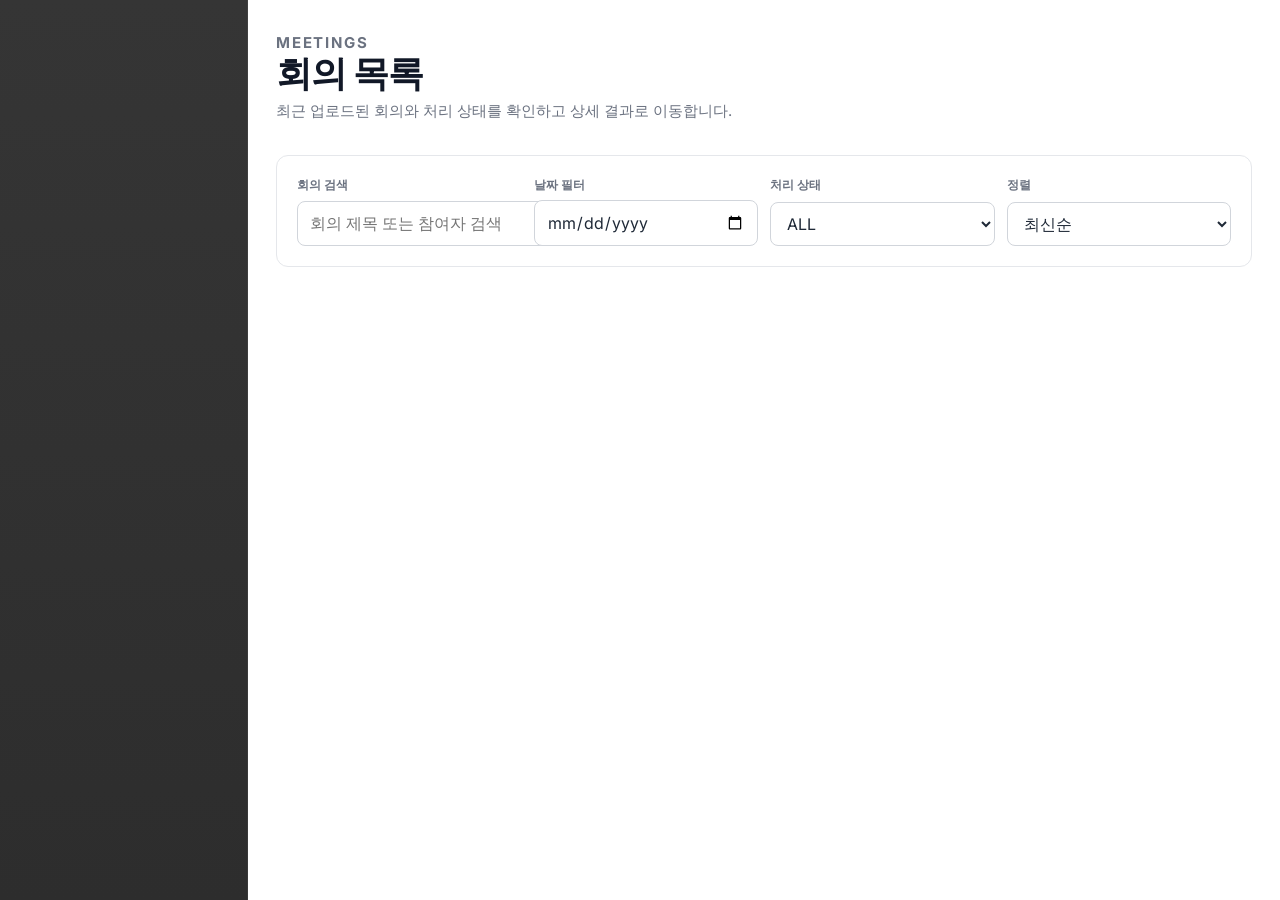
==== commit b335eab2: "정리 및 수정" ====
--- a/frontend/index.html
+++ b/frontend/index.html
@@ -11,32 +11,7 @@
   </head>
   <body>
     <main class="app-shell">
-      <aside class="sidebar">
-        <div class="brand-block">
-          <h1>MeetUs</h1>
-        </div>
-
-        <nav class="nav-group">
-          <a class="nav-item" href="./dashboard.html">대시보드</a>
-          <a class="nav-item" href="./upload.html">회의 업로드</a>
-          <a class="nav-item active" href="./index.html">회의 목록</a>
-          <a class="nav-item" href="./archive.html">아카이브</a>
-        </nav>
-
-        <div class="sidebar-card">
-          <h3>핵심 기능</h3>
-          <ul>
-            <li>회의 음성 업로드</li>
-            <li>전사 결과 확인</li>
-            <li>AI 요약 확인</li>
-            <li>액션 아이템 추출</li>
-            <li>아카이브 검색</li>
-          </ul>
-        </div>
-        <div class="sidebar-footer">
-          <button id="logout-btn" class="sidebar-logout-btn" type="button">로그아웃</button>
-        </div>
-      </aside>
+      <aside class="sidebar"></aside>
 
       <section class="content-shell">
         <header class="topbar">
@@ -48,10 +23,7 @@
           <div class="topbar-actions">
             <span id="current-workspace" class="muted"></span>
             <span id="current-user" class="muted"></span>
-            <a class="btn" href="./workspaces.html">워크스페이스</a>
-            <a class="btn" href="./workspaces.html?modal=create">워크스페이스 생성</a>
-            <a class="btn" href="./upload.html">업로드 페이지</a>
-            <button id="reload-btn" class="btn btn-primary" type="button">새로고침</button>
+            <button id="reload-btn" class="btn hidden" type="button" aria-hidden="true" tabindex="-1">새로고침</button>
           </div>
         </header>
 
@@ -69,9 +41,9 @@
               <label for="status-filter">처리 상태</label>
               <select id="status-filter">
                 <option value="ALL">ALL</option>
+                <option value="CREATED">CREATED</option>
                 <option value="UPLOADED">UPLOADED</option>
-                <option value="TRANSCRIBING">TRANSCRIBING</option>
-                <option value="SUMMARIZING">SUMMARIZING</option>
+                <option value="PROCESSING">PROCESSING</option>
                 <option value="COMPLETED">COMPLETED</option>
                 <option value="FAILED">FAILED</option>
               </select>
@@ -93,6 +65,9 @@
       </section>
     </main>
 
+    <script src="./sidebar.js"></script>
+    <script src="./mobile-nav.js"></script>
+    <script src="./runtime-config.js"></script>
     <script type="module" src="./pages/meetingsPage.js"></script>
   </body>
 </html>
--- a/frontend/assets/styles.css
+++ b/frontend/assets/styles.css
@@ -397,7 +397,7 @@
 .field input:focus,
 .field select:focus {
   border-color: var(--accent);
-  background: #343434;
+  background: #ffffff;
 }
 
 .meeting-list,
@@ -702,6 +702,24 @@
   display: grid;
   gap: var(--space-3);
   margin-top: var(--space-4);
+}
+
+.auth-switch-link {
+  margin-top: var(--space-2);
+  border: 0;
+  background: transparent !important;
+  color: var(--text-muted);
+  font-size: 14px;
+  padding: 0;
+  width: 100%;
+  display: block;
+  text-align: center;
+  cursor: pointer;
+}
+
+.auth-switch-link:hover {
+  color: var(--text-strong);
+  text-decoration: underline;
 }
 
 .auth-helper {
